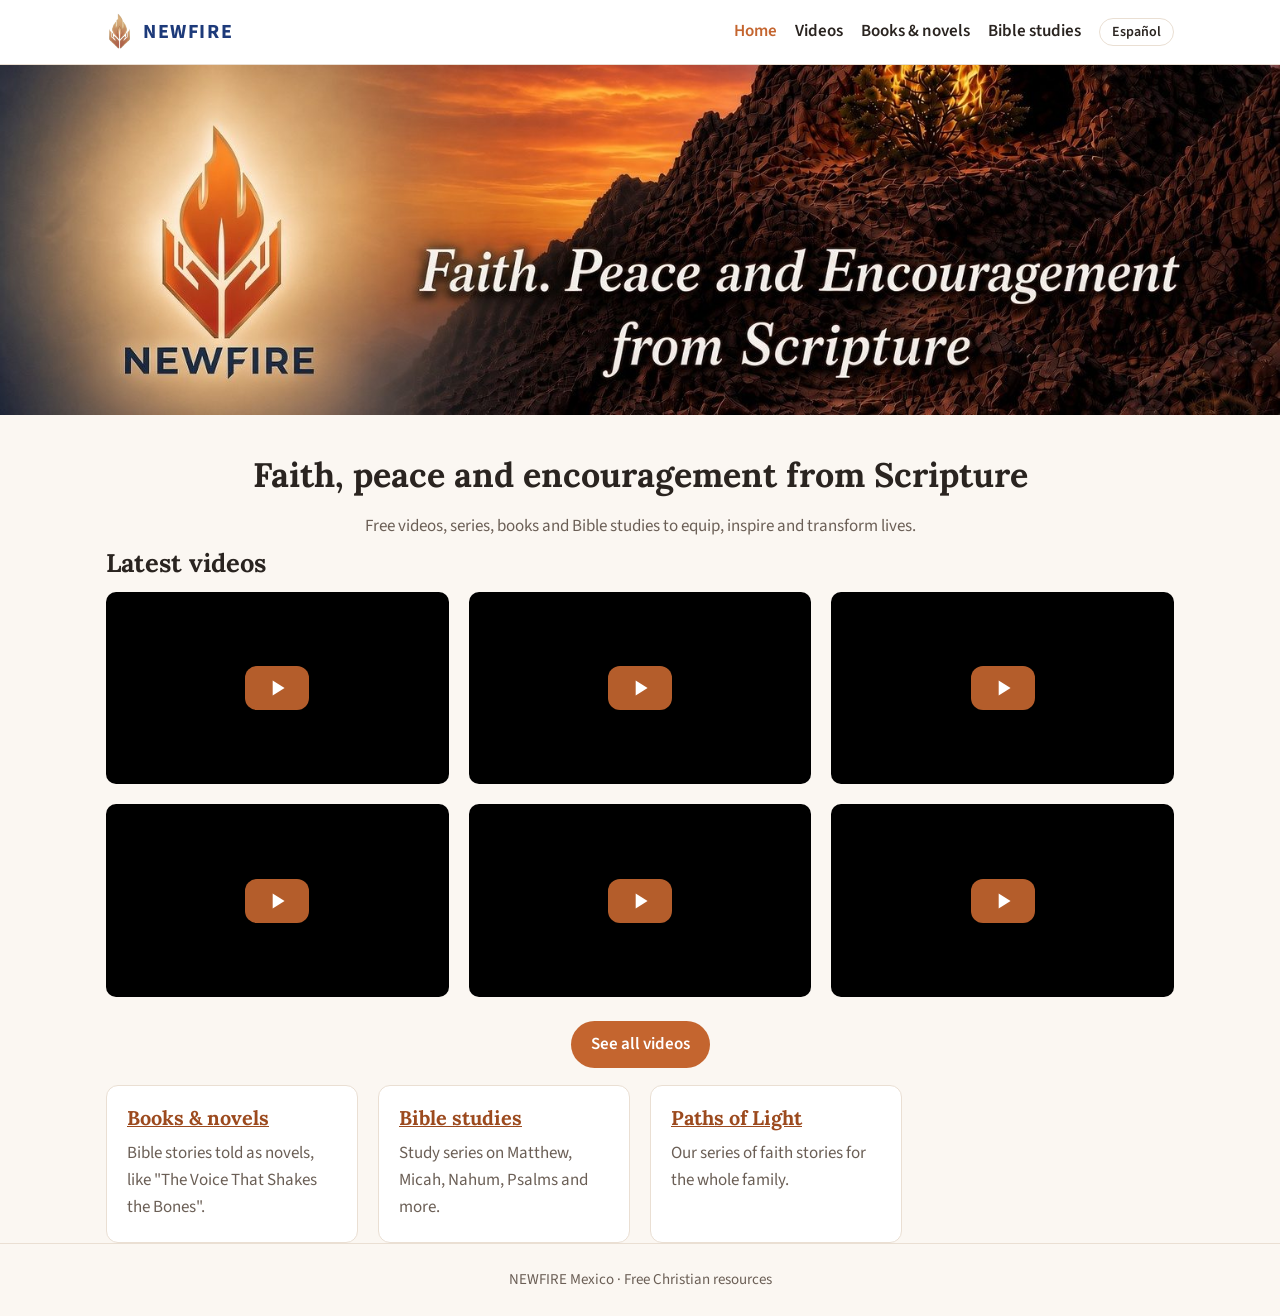
==== en/index.html @ 6c4f2e61 "Add bilingual NEWFIRE site (ES/EN) with videos page Co-Authored-By: Claude Opus 5.5 (1M context) <no" ====
<!doctype html>
<html lang="en">
<head>
<meta charset="utf-8">
<meta name="viewport" content="width=device-width,initial-scale=1">
<title>Home · NEWFIRE</title>
<meta name="description" content="Equip, inspire & transform. NEWFIRE Mexico · Free Christian resources.">
<link rel="icon" href="../assets/img/favicon.png">
<link rel="preconnect" href="https://fonts.googleapis.com">
<link href="https://fonts.googleapis.com/css2?family=Lora:wght@600&family=Source+Sans+3:wght@400;600;700&display=swap" rel="stylesheet">
<link rel="stylesheet" href="../assets/style.css">
</head>
<body>
<header><div class="wrap bar">
<a class="brand" href="../en/"><img src="../assets/img/logo.png" alt="">NEWFIRE</a>
<nav><a href="../en/" aria-current=page>Home</a><a href="../en/videos/">Videos</a><a href="../en/books/">Books & novels</a><a href="../en/studies/">Bible studies</a><a class="lang" href="../" hreflang="es">Español</a></nav>
</div></header>
<main>

<div class="hero"><img src="../assets/img/banner.jpg" alt="NEWFIRE: Faith, peace and encouragement from Scripture"></div>
<div class="wrap intro"><h1>Faith, peace and encouragement from Scripture</h1>
<p>Free videos, series, books and Bible studies to equip, inspire and transform lives.</p></div>
<section class="wrap"><h2>Latest videos</h2><div class="grid" data-videos="6"></div>
<p class="center"><a class="btn" href="../en/videos/">See all videos</a></p></section>
<section class="wrap"><div class="cards">
<div class="card"><h3><a href="../en/books/">Books & novels</a></h3><p>Bible stories told as novels, like "The Voice That Shakes the Bones".</p></div>
<div class="card"><h3><a href="../en/studies/">Bible studies</a></h3><p>Study series on Matthew, Micah, Nahum, Psalms and more.</p></div>
<div class="card"><h3><a href="../en/videos/">Paths of Light</a></h3><p>Our series of faith stories for the whole family.</p></div>
</div></section>
</main>
<footer><div class="wrap">NEWFIRE Mexico · Free Christian resources</div></footer>
<script src="../assets/content.js"></script>
<script src="../assets/site.js"></script>
</body>
</html>
---- assets/style.css ----
:root{--bg:#fbf7f2;--surface:#fff;--ink:#2a2420;--muted:#6b5f56;--fire:#c4652f;--fire-dark:#9c4a1e;--navy:#1d3a7a;--line:#eadfd3}
@media (prefers-color-scheme:dark){:root{--bg:#171311;--surface:#211b18;--ink:#f3ebe3;--muted:#b9aa9c;--fire:#e88a4f;--fire-dark:#f0a070;--navy:#9db4ee;--line:#3a302a}}
*{box-sizing:border-box}
body{margin:0;background:var(--bg);color:var(--ink);font:17px/1.6 "Source Sans 3",system-ui,sans-serif}
h1,h2,h3{font-family:"Lora",Georgia,serif;line-height:1.2;margin:0 0 .5em}
a{color:var(--fire-dark)}
.wrap{max-width:1100px;margin:0 auto;padding:0 16px}
header{background:var(--surface);border-bottom:1px solid var(--line);position:sticky;top:0;z-index:5}
.bar{display:flex;align-items:center;gap:16px;min-height:64px;flex-wrap:wrap}
.brand{display:flex;align-items:center;gap:10px;text-decoration:none;color:var(--navy);font-weight:700;letter-spacing:.08em;font-size:20px}
.brand img{height:40px}
nav{display:flex;gap:18px;flex-wrap:wrap;margin-left:auto;align-items:center}
nav a{text-decoration:none;color:var(--ink);font-weight:600}
nav a[aria-current]{color:var(--fire)}
.lang{border:1px solid var(--line);border-radius:999px;padding:2px 12px;font-size:14px}
.hero img{display:block;width:100%;height:auto}
.intro{padding:40px 0 8px;text-align:center}
.intro p{color:var(--muted);max-width:680px;margin:0 auto}
section{padding:32px 0}
.grid{display:grid;grid-template-columns:repeat(auto-fill,minmax(min(300px,100%),1fr));gap:20px}
.video{aspect-ratio:16/9;border-radius:10px;overflow:hidden;background:#000}
.video button{all:unset;cursor:pointer;display:block;width:100%;height:100%;background-size:cover;background-position:center;position:relative}
.video button::after{content:"";position:absolute;left:50%;top:50%;width:64px;height:44px;margin:-22px 0 0 -32px;border-radius:12px;background:rgba(196,101,47,.92) url("data:image/svg+xml,%3Csvg xmlns='http://www.w3.org/2000/svg' viewBox='0 0 24 24'%3E%3Cpath fill='white' d='M8 5v14l11-7z'/%3E%3C/svg%3E") center/26px no-repeat}
.video iframe{width:100%;height:100%;border:0}
.cards{display:grid;grid-template-columns:repeat(auto-fill,minmax(min(240px,100%),1fr));gap:20px}
.card{background:var(--surface);border:1px solid var(--line);border-radius:12px;padding:20px}
.card p{color:var(--muted);margin:0}
.btn{display:inline-block;background:var(--fire);color:#fff;text-decoration:none;padding:10px 20px;border-radius:999px;font-weight:600}
.center{text-align:center;margin-top:24px}
footer{border-top:1px solid var(--line);padding:24px 0;color:var(--muted);font-size:15px;text-align:center}
@media (max-width:640px){nav{margin-left:0;width:100%;overflow-x:auto;flex-wrap:nowrap;padding-bottom:8px}nav a{white-space:nowrap}.intro{padding-top:24px}}
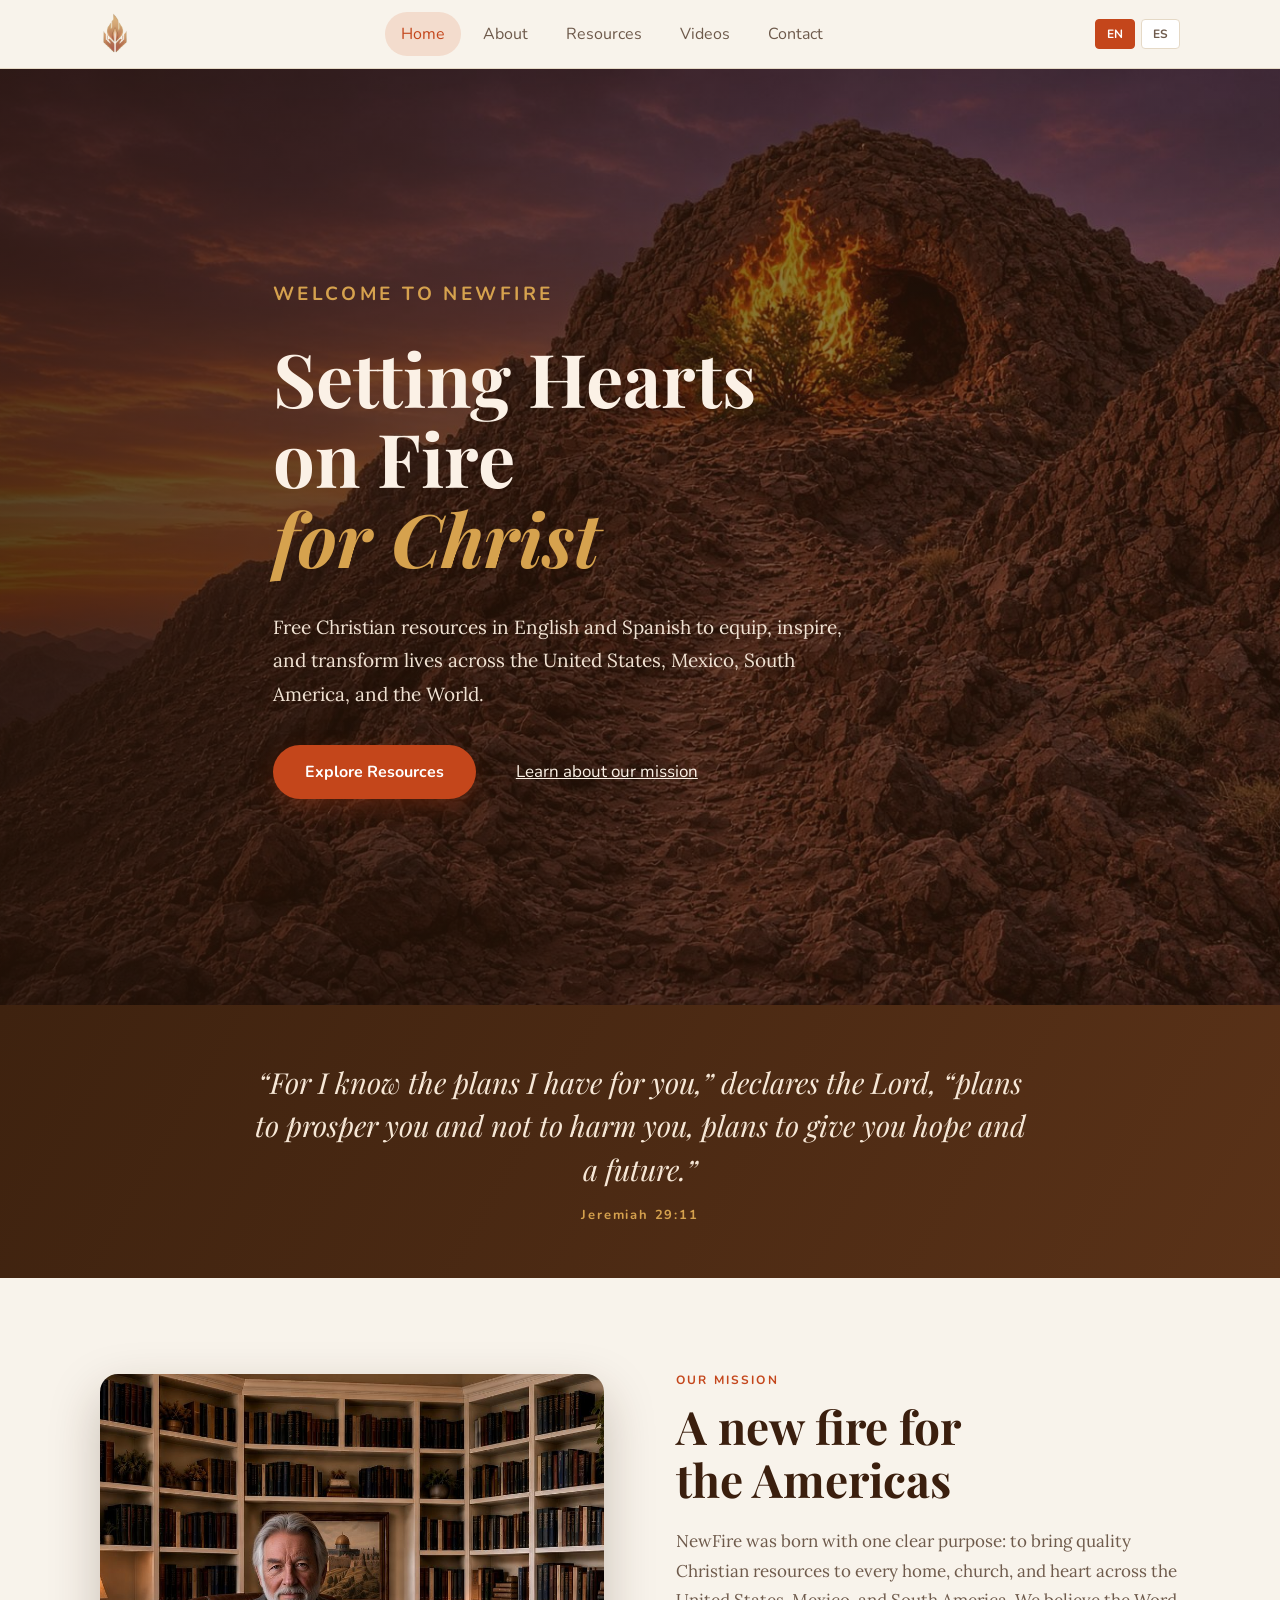
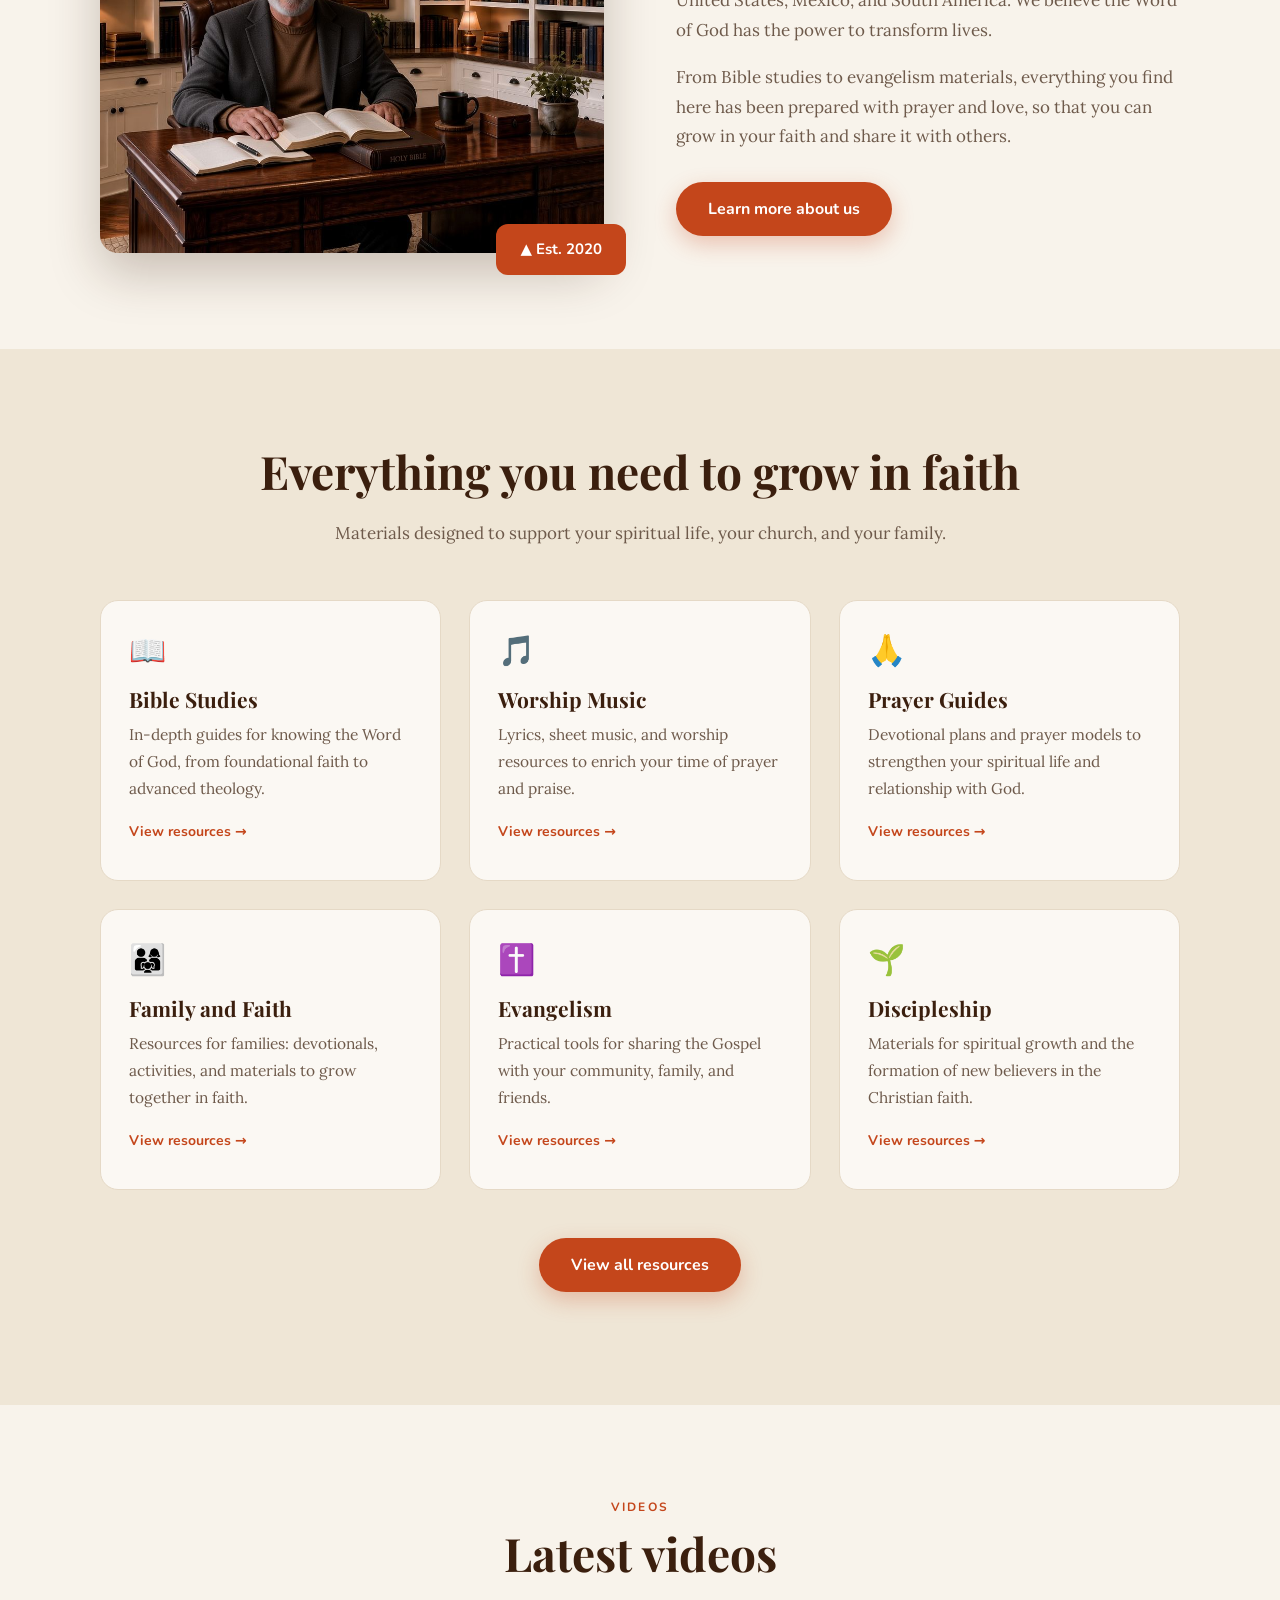
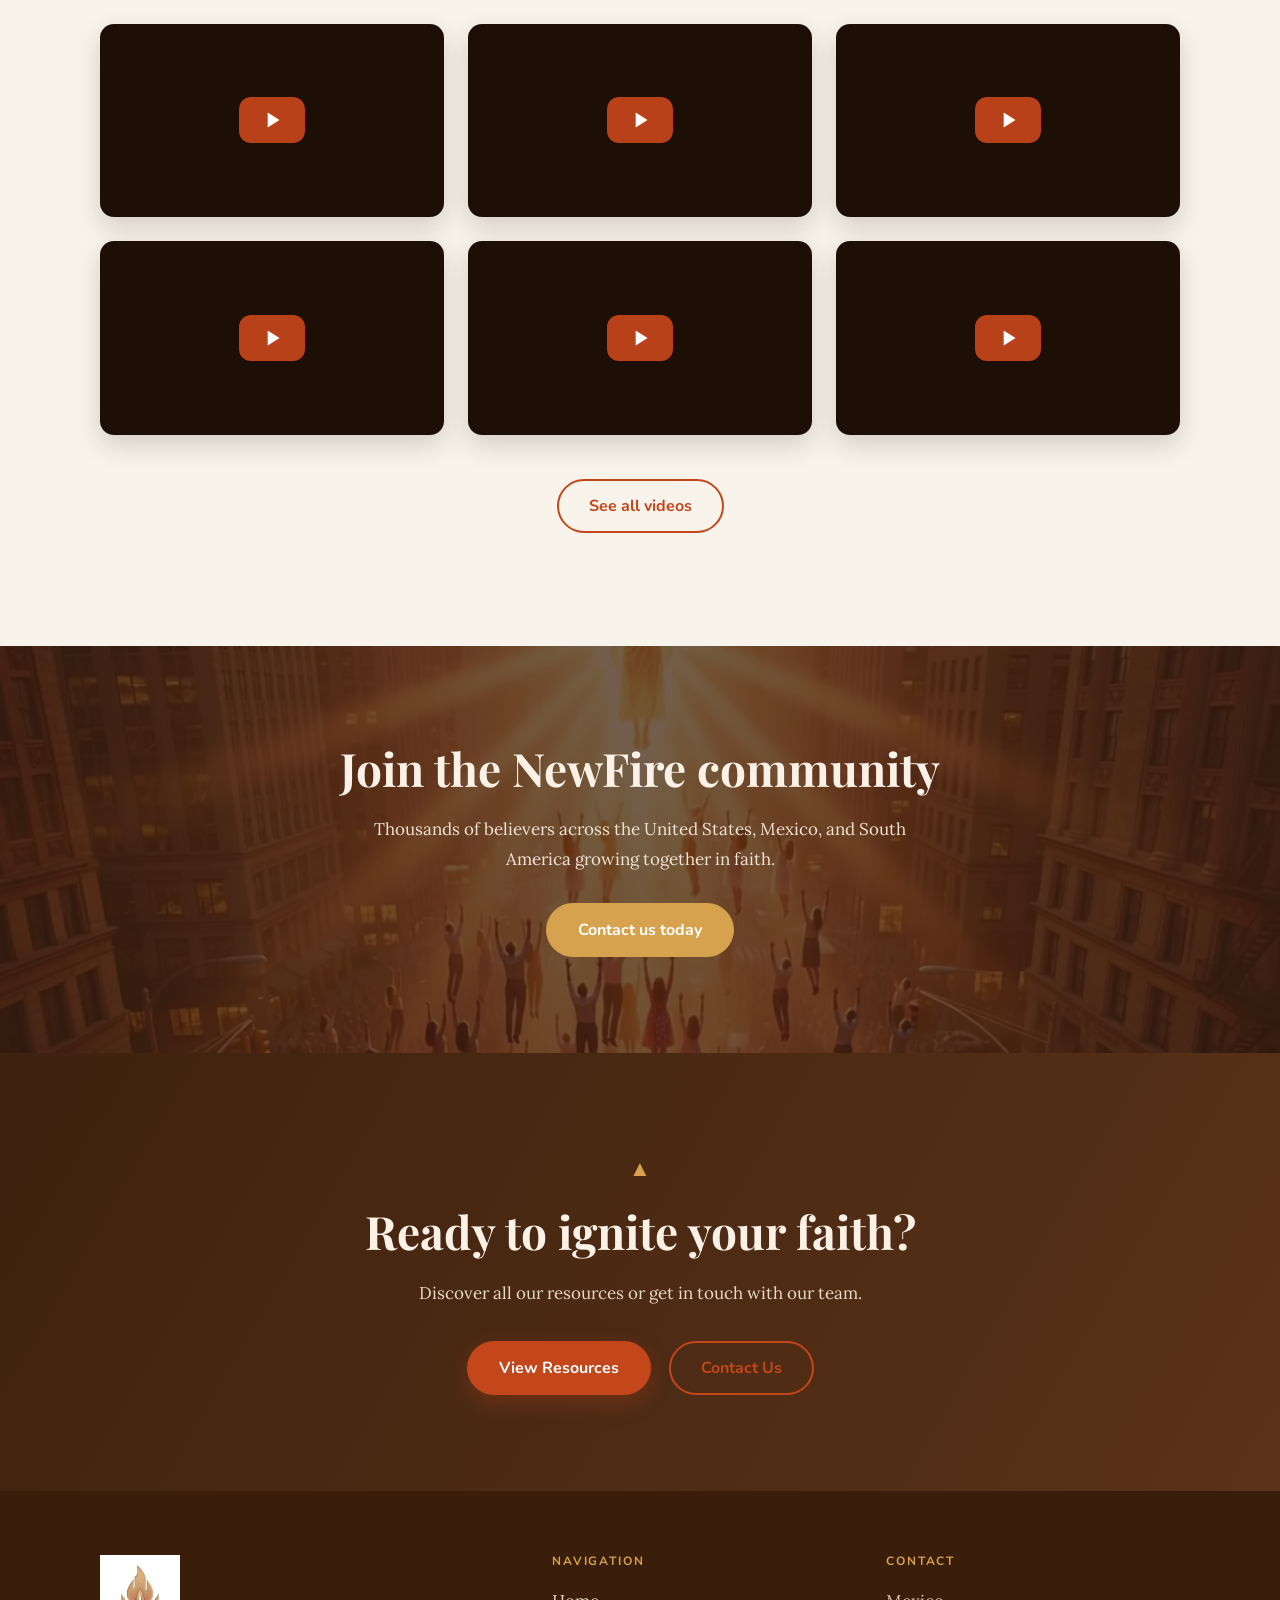
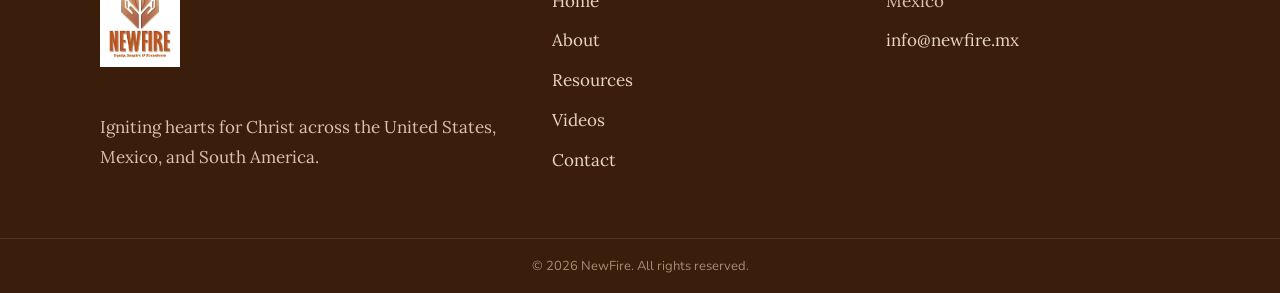
==== commit 7c5c8342: "Redesign site to match the Aida look: home, about, resources, videos, contact (ES/EN) Co-Authored-By" ====
--- a/en/index.html
+++ b/en/index.html
@@ -3,32 +3,47 @@
 <head>
 <meta charset="utf-8">
 <meta name="viewport" content="width=device-width,initial-scale=1">
-<title>Home · NEWFIRE</title>
-<meta name="description" content="Equip, inspire & transform. NEWFIRE Mexico · Free Christian resources.">
+<title>NewFire – Free Christian Resources</title>
+<meta name="description" content="Free Christian resources in English and Spanish.">
 <link rel="icon" href="../assets/img/favicon.png">
-<link rel="preconnect" href="https://fonts.googleapis.com">
-<link href="https://fonts.googleapis.com/css2?family=Lora:wght@600&family=Source+Sans+3:wght@400;600;700&display=swap" rel="stylesheet">
+<link rel="alternate" hreflang="es" href="https://newfire.mx/">
+<link rel="alternate" hreflang="en" href="https://newfire.mx/en/">
+<link rel="preconnect" href="https://fonts.googleapis.com"><link rel="preconnect" href="https://fonts.gstatic.com" crossorigin>
+<link href="https://fonts.googleapis.com/css2?family=Lora:ital,wght@0,400;0,500;1,400&family=Nunito:wght@400;600;700&family=Playfair+Display:ital,wght@0,600;0,700;1,600&display=swap" rel="stylesheet">
 <link rel="stylesheet" href="../assets/style.css">
 </head>
 <body>
-<header><div class="wrap bar">
-<a class="brand" href="../en/"><img src="../assets/img/logo.png" alt="">NEWFIRE</a>
-<nav><a href="../en/" aria-current=page>Home</a><a href="../en/videos/">Videos</a><a href="../en/books/">Books & novels</a><a href="../en/studies/">Bible studies</a><a class="lang" href="../" hreflang="es">Español</a></nav>
+<header class="site-header"><div class="wrap bar">
+<a class="brand" href="../en/" aria-label="NewFire"><img src="../assets/img/logo.png" alt="NewFire"></a>
+<nav class="nav"><a href="../en/" aria-current=page>Home</a><a href="../en/about/">About</a><a href="../en/resources/">Resources</a><a href="../en/videos/">Videos</a><a href="../en/contact/">Contact</a></nav>
+<div class="langs"><a href="../en/" hreflang="en" aria-current=true>EN</a><a href="../" hreflang="es">ES</a></div>
 </div></header>
 <main>
-
-<div class="hero"><img src="../assets/img/banner.jpg" alt="NEWFIRE: Faith, peace and encouragement from Scripture"></div>
-<div class="wrap intro"><h1>Faith, peace and encouragement from Scripture</h1>
-<p>Free videos, series, books and Bible studies to equip, inspire and transform lives.</p></div>
-<section class="wrap"><h2>Latest videos</h2><div class="grid" data-videos="6"></div>
-<p class="center"><a class="btn" href="../en/videos/">See all videos</a></p></section>
-<section class="wrap"><div class="cards">
-<div class="card"><h3><a href="../en/books/">Books & novels</a></h3><p>Bible stories told as novels, like "The Voice That Shakes the Bones".</p></div>
-<div class="card"><h3><a href="../en/studies/">Bible studies</a></h3><p>Study series on Matthew, Micah, Nahum, Psalms and more.</p></div>
-<div class="card"><h3><a href="../en/videos/">Paths of Light</a></h3><p>Our series of faith stories for the whole family.</p></div>
+<section class="hero" style="background-image:url(../assets/img/hero-home.jpg)"><div class="wrap"><div class="hero-inner"><p class="eyebrow">Welcome to NewFire</p><h1>Setting Hearts on Fire <em>for Christ</em></h1><p>Free Christian resources in English and Spanish to equip, inspire, and transform lives across the United States, Mexico, South America, and the World.</p><div class="actions"><a class="btn btn-flame" href="../en/resources/">Explore Resources</a><a class="link-under" href="#mision">Learn about our mission</a></div></div></div></section><section class="verse band on-dark"><div class="wrap"><blockquote>“For I know the plans I have for you,” declares the Lord, “plans to prosper you and not to harm you, plans to give you hope and a future.”<cite>Jeremiah 29:11</cite></blockquote></div></section><section id="mision"><div class="wrap split">
+<div class="photo"><img src="../assets/img/mission.jpg" alt="" loading="lazy"><span class="badge">▲ Est. 2020</span></div>
+<div><p class="eyebrow">Our mission</p><h2>A new fire for the Americas</h2>
+<p>NewFire was born with one clear purpose: to bring quality Christian resources to every home, church, and heart across the United States, Mexico, and South America. We believe the Word of God has the power to transform lives.</p>
+<p>From Bible studies to evangelism materials, everything you find here has been prepared with prayer and love, so that you can grow in your faith and share it with others.</p>
+<p style="margin-top:30px"><a class="btn btn-flame" href="../en/about/">Learn more about us</a></p></div>
 </div></section>
+<section class="alt"><div class="wrap center"><h2>Everything you need to grow in faith</h2>
+<p class="lead">Materials designed to support your spiritual life, your church, and your family.</p>
+<div class="grid-3" style="text-align:left"><div class="card"><div class="icon" aria-hidden="true">📖</div><h3>Bible Studies</h3><p>In-depth guides for knowing the Word of God, from foundational faith to advanced theology.</p><a class="more" href="../en/resources/">View resources →</a></div><div class="card"><div class="icon" aria-hidden="true">🎵</div><h3>Worship Music</h3><p>Lyrics, sheet music, and worship resources to enrich your time of prayer and praise.</p><a class="more" href="../en/resources/">View resources →</a></div><div class="card"><div class="icon" aria-hidden="true">🙏</div><h3>Prayer Guides</h3><p>Devotional plans and prayer models to strengthen your spiritual life and relationship with God.</p><a class="more" href="../en/resources/">View resources →</a></div><div class="card"><div class="icon" aria-hidden="true">👨‍👩‍👧</div><h3>Family and Faith</h3><p>Resources for families: devotionals, activities, and materials to grow together in faith.</p><a class="more" href="../en/resources/">View resources →</a></div><div class="card"><div class="icon" aria-hidden="true">✝️</div><h3>Evangelism</h3><p>Practical tools for sharing the Gospel with your community, family, and friends.</p><a class="more" href="../en/resources/">View resources →</a></div><div class="card"><div class="icon" aria-hidden="true">🌱</div><h3>Discipleship</h3><p>Materials for spiritual growth and the formation of new believers in the Christian faith.</p><a class="more" href="../en/resources/">View resources →</a></div></div>
+<p style="margin-top:48px"><a class="btn btn-flame" href="../en/resources/">View all resources</a></p></div></section>
+<section><div class="wrap center"><p class="eyebrow">Videos</p><h2>Latest videos</h2>
+<div class="vgrid" data-videos="6"></div><p style="margin-top:44px"><a class="btn btn-outline" href="../en/videos/">See all videos</a></p></div></section>
+<section class="photo-band" style="background-image:url(../assets/img/community.jpg)"><div class="wrap"><h2>Join the NewFire community</h2>
+<p>Thousands of believers across the United States, Mexico, and South America growing together in faith.</p>
+<a class="btn btn-gold" href="../en/contact/">Contact us today</a></div></section>
+<section class="band on-dark center"><div class="wrap"><div class="flame-mark" aria-hidden="true">▲</div><h2>Ready to ignite your faith?</h2>
+<p class="lead" style="margin-bottom:32px">Discover all our resources or get in touch with our team.</p>
+<div class="actions" style="justify-content:center"><a class="btn btn-flame" href="../en/resources/">View Resources</a><a class="btn btn-outline" href="../en/contact/">Contact Us</a></div></div></section>
 </main>
-<footer><div class="wrap">NEWFIRE Mexico · Free Christian resources</div></footer>
+<footer class="site-footer"><div class="wrap fgrid">
+<div><div class="logo-box"><img src="../assets/img/logo-full.png" alt="NewFire"></div><p>Igniting hearts for Christ across the United States, Mexico, and South America.</p></div>
+<div><h4>Navigation</h4><ul><li><a href="../en/">Home</a></li><li><a href="../en/about/">About</a></li><li><a href="../en/resources/">Resources</a></li><li><a href="../en/videos/">Videos</a></li><li><a href="../en/contact/">Contact</a></li></ul></div>
+<div><h4>Contact</h4><ul><li>Mexico</li><li><a href="mailto:info@newfire.mx">info@newfire.mx</a></li></ul></div>
+</div><div class="copy">© 2026 NewFire. All rights reserved.</div></footer>
 <script src="../assets/content.js"></script>
 <script src="../assets/site.js"></script>
 </body>
--- a/assets/style.css
+++ b/assets/style.css
@@ -1,31 +1,159 @@
-:root{--bg:#fbf7f2;--surface:#fff;--ink:#2a2420;--muted:#6b5f56;--fire:#c4652f;--fire-dark:#9c4a1e;--navy:#1d3a7a;--line:#eadfd3}
-@media (prefers-color-scheme:dark){:root{--bg:#171311;--surface:#211b18;--ink:#f3ebe3;--muted:#b9aa9c;--fire:#e88a4f;--fire-dark:#f0a070;--navy:#9db4ee;--line:#3a302a}}
+/* Look based on the Aida design: cream paper, deep brown bands, flame orange and gold. */
+:root{
+  --paper:#f8f3eb; --paper-2:#efe6d6; --card:#fbf8f3; --white:#ffffff;
+  --ink:#3b1f0e; --text:#6e5a4b; --muted:#8a7767; --line:#e5d9c6;
+  --flame:#c4461b; --flame-dark:#a8380f; --gold:#d6a24e; --band:#3e220f; --band-2:#5a3218;
+  --display:"Playfair Display",Georgia,serif; --body:"Lora",Georgia,serif; --ui:"Nunito",system-ui,sans-serif;
+}
 *{box-sizing:border-box}
-body{margin:0;background:var(--bg);color:var(--ink);font:17px/1.6 "Source Sans 3",system-ui,sans-serif}
-h1,h2,h3{font-family:"Lora",Georgia,serif;line-height:1.2;margin:0 0 .5em}
-a{color:var(--fire-dark)}
-.wrap{max-width:1100px;margin:0 auto;padding:0 16px}
-header{background:var(--surface);border-bottom:1px solid var(--line);position:sticky;top:0;z-index:5}
-.bar{display:flex;align-items:center;gap:16px;min-height:64px;flex-wrap:wrap}
-.brand{display:flex;align-items:center;gap:10px;text-decoration:none;color:var(--navy);font-weight:700;letter-spacing:.08em;font-size:20px}
-.brand img{height:40px}
-nav{display:flex;gap:18px;flex-wrap:wrap;margin-left:auto;align-items:center}
-nav a{text-decoration:none;color:var(--ink);font-weight:600}
-nav a[aria-current]{color:var(--fire)}
-.lang{border:1px solid var(--line);border-radius:999px;padding:2px 12px;font-size:14px}
-.hero img{display:block;width:100%;height:auto}
-.intro{padding:40px 0 8px;text-align:center}
-.intro p{color:var(--muted);max-width:680px;margin:0 auto}
-section{padding:32px 0}
-.grid{display:grid;grid-template-columns:repeat(auto-fill,minmax(min(300px,100%),1fr));gap:20px}
-.video{aspect-ratio:16/9;border-radius:10px;overflow:hidden;background:#000}
+html{scroll-behavior:smooth}
+body{margin:0;background:var(--paper);color:var(--text);font:17px/1.75 var(--body)}
+img{max-width:100%;display:block}
+h1,h2,h3{font-family:var(--display);color:var(--ink);line-height:1.15;margin:0 0 .45em;text-wrap:balance}
+h2{font-size:clamp(30px,4.2vw,46px)}
+h3{font-size:21px}
+a{color:var(--flame)}
+.wrap{max-width:1120px;margin:0 auto;padding-left:max(20px,env(safe-area-inset-left,0px));padding-right:max(20px,env(safe-area-inset-right,0px))}
+.eyebrow{font:700 12px/1 var(--ui);letter-spacing:.18em;text-transform:uppercase;color:var(--flame);margin:0 0 14px}
+.on-dark .eyebrow,.hero .eyebrow{color:var(--gold)}
+.center{text-align:center}
+.lead{max-width:640px;margin:0 auto}
+
+/* header */
+.site-header{position:sticky;top:0;z-index:20;background:rgba(248,243,235,.94);backdrop-filter:blur(8px);border-bottom:1px solid var(--line)}
+.bar{display:flex;align-items:center;gap:20px;min-height:68px}
+.brand img{height:44px;width:auto}
+.nav{display:flex;gap:6px;margin:0 auto;font-family:var(--ui)}
+.nav a{color:var(--text);text-decoration:none;padding:8px 16px;border-radius:999px;font-size:16px}
+.nav a:hover{color:var(--flame)}
+.nav a[aria-current]{background:#f3dccd;color:var(--flame)}
+.langs{display:flex;gap:6px;font:700 12px/1 var(--ui)}
+.langs a{border:1px solid var(--line);padding:8px 11px;border-radius:4px;color:var(--text);text-decoration:none;background:var(--white)}
+.langs a[aria-current]{background:var(--flame);border-color:var(--flame);color:#fff}
+.menu-btn{display:none}
+@media (max-width:820px){
+  .bar{flex-wrap:wrap;padding-block:8px}
+  .nav{order:3;width:100%;overflow-x:auto;margin:0;padding-bottom:6px}
+  .nav a{white-space:nowrap;padding:6px 12px}
+  .langs{margin-left:auto}
+}
+
+/* hero */
+.hero{position:relative;color:#fbefe2;background:var(--band) center/cover no-repeat;display:flex;align-items:center}
+.hero::before{content:"";position:absolute;inset:0;background:linear-gradient(90deg,rgba(40,20,8,.78),rgba(60,30,12,.45))}
+.hero .wrap{position:relative;width:100%}
+.hero-inner{max-width:600px;margin-left:16%;padding-block:120px 110px}
+.hero h1{color:#fbf1e6;font-size:clamp(42px,6.4vw,74px);line-height:1.08}
+.hero h1 em{display:block;color:var(--gold);font-style:italic}
+.hero p{font-size:19px;color:#f1e3d4;margin:0 0 34px}
+.hero.page .hero-inner{padding-block:130px 120px}
+.hero.page h1{font-size:clamp(38px,5.4vw,60px)}
+@media (max-width:820px){.hero-inner{margin-left:0;padding-block:80px 70px}}
+
+.btn{display:inline-block;font:700 16px/1 var(--ui);text-decoration:none;padding:17px 30px;border-radius:999px;border:2px solid transparent;cursor:pointer}
+.btn-flame{background:var(--flame);color:#fff;box-shadow:0 8px 22px rgba(196,70,27,.28)}
+.btn-flame:hover{background:var(--flame-dark)}
+.btn-gold{background:var(--gold);color:#fff}
+.btn-outline{border-color:var(--flame);color:var(--flame)}
+.link-under{color:#fbf1e6;font-family:var(--ui);margin-left:22px}
+.actions{display:flex;flex-wrap:wrap;gap:18px;align-items:center;justify-content:inherit}
+
+/* bands */
+section{padding-block:96px}
+.band{background:linear-gradient(120deg,var(--band),var(--band-2));color:#ead9c6}
+.band h2,.band h3{color:#fbf1e6}
+.verse{padding-block:56px;text-align:center}
+.verse blockquote{margin:0 auto;max-width:780px;font:italic 400 clamp(22px,2.6vw,29px)/1.5 var(--display);color:#f6e7d6}
+.verse cite{display:block;margin-top:18px;font:700 13px/1 var(--ui);letter-spacing:.14em;color:var(--gold);font-style:normal}
+.verse.light{background:var(--paper-2)}
+.verse.light blockquote{color:var(--ink)}
+.verse.light cite{color:var(--flame)}
+.alt{background:var(--paper-2)}
+
+/* mission */
+.split{display:grid;grid-template-columns:1fr 1fr;gap:72px;align-items:center}
+.split > *{min-width:0}
+.photo{position:relative}
+.photo img{border-radius:18px;aspect-ratio:1/0.95;object-fit:cover;width:100%;box-shadow:0 20px 50px rgba(59,31,14,.25)}
+.badge{position:absolute;right:-22px;bottom:-22px;background:var(--flame);color:#fff;font:700 15px/1 var(--ui);padding:18px 24px;border-radius:12px}
+@media (max-width:820px){.split{grid-template-columns:1fr;gap:44px}.badge{right:12px}}
+
+/* cards */
+.grid-3{display:grid;grid-template-columns:repeat(3,1fr);gap:28px;margin-top:52px}
+.grid-4{display:grid;grid-template-columns:repeat(4,1fr);gap:22px;margin-top:52px}
+@media (max-width:980px){.grid-3,.grid-4{grid-template-columns:repeat(2,1fr)}}
+@media (max-width:620px){.grid-3,.grid-4{grid-template-columns:1fr}}
+.card{background:var(--card);border:1px solid var(--line);border-radius:18px;padding:34px 28px}
+.card .icon{font-size:30px;line-height:1;margin-bottom:22px}
+.card p{margin:0 0 14px;font-size:15.5px}
+.card .more{font:700 14px/1 var(--ui);text-decoration:none}
+.value{text-align:center}
+.value .icon{color:var(--flame)}
+
+/* resources */
+.chips{display:flex;flex-wrap:wrap;justify-content:center;gap:10px}
+.chip{font:600 14px/1 var(--ui);padding:11px 18px;border-radius:999px;border:1px solid var(--line);background:var(--paper-2);color:var(--text);cursor:pointer}
+.chip[aria-pressed="true"]{background:var(--flame);border-color:var(--flame);color:#fff}
+.res{background:var(--white);display:flex;flex-direction:column}
+.res .tags{display:flex;justify-content:space-between;gap:10px;margin-bottom:16px}
+.tag{font:700 11px/1 var(--ui);letter-spacing:.1em;text-transform:uppercase;color:var(--flame);background:#fbe9e0;padding:7px 10px;border-radius:999px}
+.fmt{font:500 12px/1 var(--ui);color:var(--muted);background:var(--paper-2);padding:7px 10px;border-radius:999px}
+.res .foot{margin-top:auto;padding-top:18px;border-top:1px solid var(--line);display:flex;justify-content:space-between;align-items:center;gap:12px;font:13px var(--ui);color:var(--muted)}
+.res .btn{padding:12px 20px;font-size:14px}
+
+/* videos */
+.vgrid{display:grid;grid-template-columns:repeat(3,1fr);gap:24px;margin-top:44px}
+@media (max-width:900px){.vgrid{grid-template-columns:repeat(2,1fr)}}
+@media (max-width:560px){.vgrid{grid-template-columns:1fr}}
+.video{aspect-ratio:16/9;max-width:100%;border-radius:14px;overflow:hidden;background:#1d0f06;box-shadow:0 10px 26px rgba(59,31,14,.18)}
 .video button{all:unset;cursor:pointer;display:block;width:100%;height:100%;background-size:cover;background-position:center;position:relative}
-.video button::after{content:"";position:absolute;left:50%;top:50%;width:64px;height:44px;margin:-22px 0 0 -32px;border-radius:12px;background:rgba(196,101,47,.92) url("data:image/svg+xml,%3Csvg xmlns='http://www.w3.org/2000/svg' viewBox='0 0 24 24'%3E%3Cpath fill='white' d='M8 5v14l11-7z'/%3E%3C/svg%3E") center/26px no-repeat}
-.video iframe{width:100%;height:100%;border:0}
-.cards{display:grid;grid-template-columns:repeat(auto-fill,minmax(min(240px,100%),1fr));gap:20px}
-.card{background:var(--surface);border:1px solid var(--line);border-radius:12px;padding:20px}
-.card p{color:var(--muted);margin:0}
-.btn{display:inline-block;background:var(--fire);color:#fff;text-decoration:none;padding:10px 20px;border-radius:999px;font-weight:600}
-.center{text-align:center;margin-top:24px}
-footer{border-top:1px solid var(--line);padding:24px 0;color:var(--muted);font-size:15px;text-align:center}
-@media (max-width:640px){nav{margin-left:0;width:100%;overflow-x:auto;flex-wrap:nowrap;padding-bottom:8px}nav a{white-space:nowrap}.intro{padding-top:24px}}
+.video button::after{content:"";position:absolute;left:50%;top:50%;width:66px;height:46px;margin:-23px 0 0 -33px;border-radius:12px;background:rgba(196,70,27,.94) url("data:image/svg+xml,%3Csvg xmlns='http://www.w3.org/2000/svg' viewBox='0 0 24 24'%3E%3Cpath fill='white' d='M8 5v14l11-7z'/%3E%3C/svg%3E") center/26px no-repeat}
+.video button:focus-visible{outline:3px solid var(--gold);outline-offset:-3px}
+.video iframe{width:100%;height:100%;border:0;display:block}
+
+/* community */
+.photo-band{position:relative;background:center/cover no-repeat;color:#f1e3d4;text-align:center}
+.photo-band::before{content:"";position:absolute;inset:0;background:rgba(62,32,14,.72)}
+.photo-band .wrap{position:relative}
+.photo-band h2{color:#fbf1e6}
+.photo-band p{max-width:560px;margin:0 auto 28px}
+.flame-mark{color:var(--gold);font-size:22px;margin-bottom:18px}
+
+/* contact */
+.contact-grid{display:grid;grid-template-columns:.85fr 1.15fr;gap:64px;align-items:start}
+.contact-grid > *{min-width:0}
+@media (max-width:860px){.contact-grid{grid-template-columns:1fr}}
+.info{list-style:none;padding:0;margin:30px 0}
+.info li{display:grid;grid-template-columns:34px 1fr;gap:6px 12px;margin-bottom:22px}
+.info .ico{font-size:20px}
+.info .lbl{font:700 12px/1.6 var(--ui);letter-spacing:.12em;text-transform:uppercase;color:var(--flame)}
+.info .val{grid-column:2;color:var(--ink)}
+.side-quote{border-left:3px solid var(--flame);background:var(--paper-2);padding:22px 24px;border-radius:0 12px 12px 0;font:italic 16px/1.6 var(--display);color:var(--ink)}
+.side-quote cite{display:block;margin-top:10px;font:700 12px/1 var(--ui);letter-spacing:.12em;color:var(--flame);font-style:normal}
+.form{background:var(--white);border-radius:18px;padding:36px;box-shadow:0 16px 44px rgba(59,31,14,.08)}
+.form .row{display:grid;grid-template-columns:1fr 1fr;gap:18px}
+@media (max-width:560px){.form .row{grid-template-columns:1fr}.form{padding:24px}}
+.form label{display:block;font:700 13px/1 var(--ui);color:var(--ink);margin:0 0 8px}
+.form label small{font-weight:400;color:var(--muted)}
+.form .f{margin-bottom:18px}
+.form input,.form select,.form textarea{width:100%;font:16px var(--body);color:var(--ink);background:var(--paper);border:1px solid var(--line);border-radius:8px;padding:12px 14px}
+.form textarea{min-height:120px;resize:vertical}
+.form input:focus,.form select:focus,.form textarea:focus{outline:2px solid var(--gold);border-color:var(--gold)}
+.form .btn{width:100%;margin-top:6px}
+.form .note{font:13px var(--ui);color:var(--muted);margin:12px 0 0;text-align:center}
+
+/* footer */
+.site-footer{background:#3a1d0b;color:#d9c3ab;padding-block:64px 0}
+.fgrid{display:grid;grid-template-columns:1.4fr 1fr 1fr;gap:40px}
+@media (max-width:760px){.fgrid{grid-template-columns:1fr}}
+.site-footer .logo-box{background:#fff;display:inline-block;padding:8px;margin-bottom:20px}
+.site-footer .logo-box img{height:96px;width:auto}
+.site-footer h4{font:700 12px/1 var(--ui);letter-spacing:.16em;text-transform:uppercase;color:var(--gold);margin:0 0 20px}
+.site-footer ul{list-style:none;margin:0;padding:0}
+.site-footer li{margin-bottom:10px}
+.site-footer a{color:#e8d6c2;text-decoration:none}
+.site-footer a:hover{color:#fff}
+.copy{border-top:1px solid rgba(255,255,255,.1);margin-top:48px;padding-block:18px;text-align:center;font:13px var(--ui);color:#a88d74}
+
+:focus-visible{outline:2px solid var(--gold);outline-offset:2px}
+@media (prefers-reduced-motion:reduce){html{scroll-behavior:auto}}
